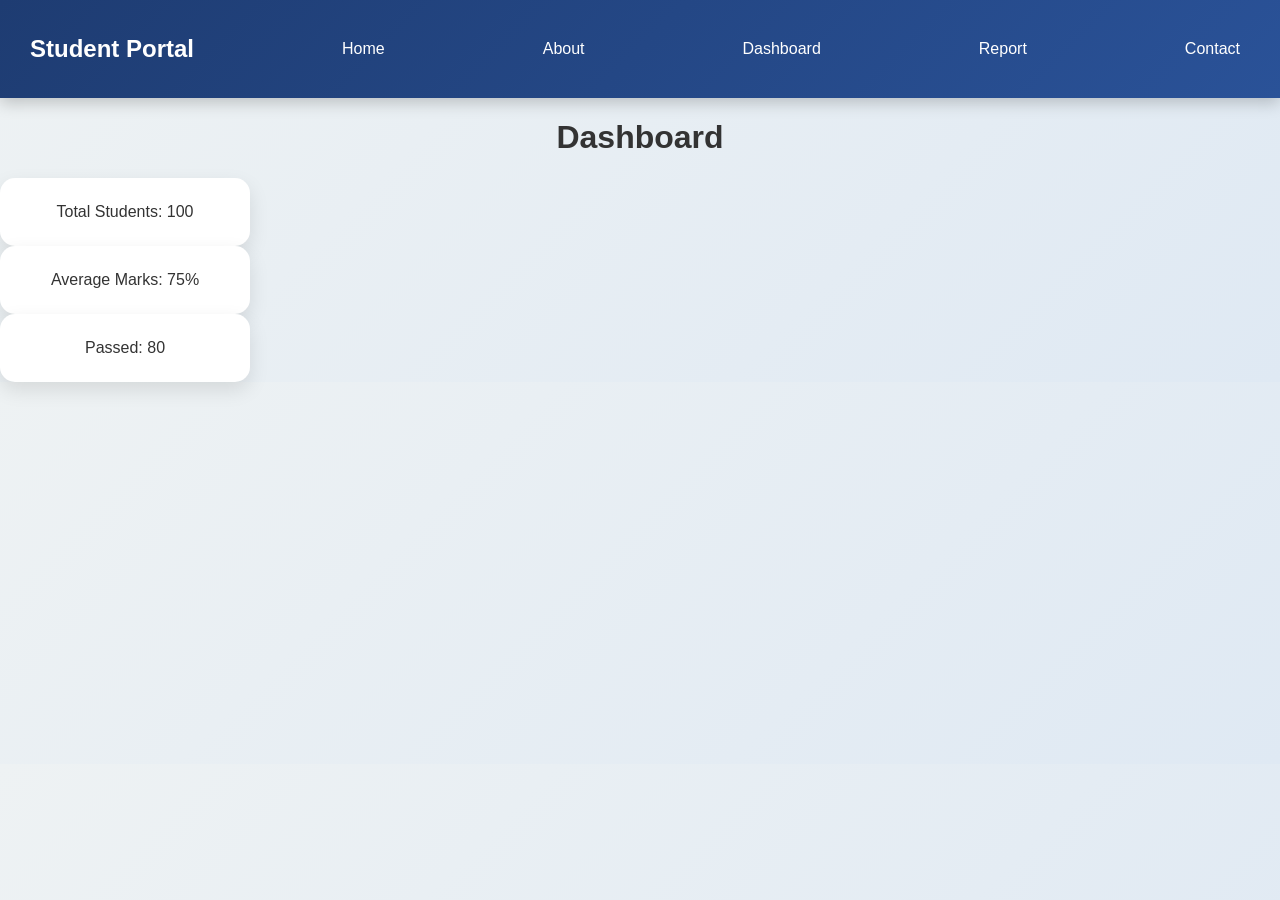
==== dashboard.html @ fa861e6c "Add files via upload" ====
<!DOCTYPE html>
<html>
<head>
    <title>Dashboard</title>
    <link rel="stylesheet" href="style.css">
</head>
<body>

<div class="navbar">
    <h2>Student Portal</h2>
    <a href="index.html">Home</a>
    <a href="about.html">About</a>
    <a href="dashboard.html">Dashboard</a>
    <a href="report.html">Report</a>
    <a href="contact.html">Contact</a>
</div>

<h1 style="text-align:center;">Dashboard</h1>

<div style="text-align:center;">
    <div class="card">Total Students: 100</div>
    <div class="card">Average Marks: 75%</div>
    <div class="card">Passed: 80</div>
</div>

</body>
</html>
---- style.css ----
body {
    margin: 0;
    font-family: 'Segoe UI', Tahoma, sans-serif;
    background: linear-gradient(135deg, #eef2f3, #dfe9f3);
    color: #333;
}

/* NAVBAR */
.navbar {
    display: flex;
    justify-content: space-between;
    align-items: center;
    background: linear-gradient(135deg, #1e3c72, #2a5298);
    padding: 15px 30px;
    box-shadow: 0 5px 15px rgba(0,0,0,0.2);
    position: sticky;
    top: 0;
}

.navbar h2 {
    color: white;
}

.navbar a {
    color: white;
    text-decoration: none;
    margin: 0 10px;
    font-weight: 500;
    transition: 0.3s;
}

.navbar a:hover {
    color: #ffdd57;
}

/* HERO */
.hero {
    text-align: center;
    padding: 90px 20px;
    margin: 40px auto;
    width: 80%;
    background: rgba(255,255,255,0.9);
    border-radius: 20px;
    box-shadow: 0 10px 30px rgba(0,0,0,0.1);
    backdrop-filter: blur(10px);
}

.hero h1 {
    font-size: 42px;
    color: #1e3c72;
}

.hero p {
    font-size: 18px;
    color: #555;
}

/* BUTTON */
.btn {
    display: inline-block;
    margin-top: 15px;
    padding: 12px 28px;
    background: linear-gradient(135deg, #ffdd57, #ffb703);
    color: black;
    text-decoration: none;
    border-radius: 10px;
    font-weight: bold;
    transition: 0.3s;
}

.btn:hover {
    transform: scale(1.05);
}

/* CARDS */
.features {
    display: flex;
    justify-content: center;
    flex-wrap: wrap;
    gap: 20px;
    margin: 40px;
}

.card {
    background: white;
    padding: 25px;
    width: 200px;
    text-align: center;
    border-radius: 15px;
    box-shadow: 0 8px 20px rgba(0,0,0,0.1);
    transition: 0.3s;
}

.card:hover {
    transform: translateY(-10px);
    background: #2a5298;
    color: white;
}

/* TABLE */
table {
    margin: 30px auto;
    width: 85%;
    border-collapse: collapse;
    background: white;
    border-radius: 10px;
    overflow: hidden;
    box-shadow: 0 10px 25px rgba(0,0,0,0.1);
}

table th {
    background: #2a5298;
    color: white;
    padding: 12px;
}

table td {
    padding: 12px;
    text-align: center;
}

table tr:nth-child(even) {
    background: #f4f6ff;
}

/* FORM */
form {
    width: 320px;
    margin: 40px auto;
    background: white;
    padding: 20px;
    border-radius: 15px;
    box-shadow: 0 10px 25px rgba(0,0,0,0.1);
}

input {
    width: 90%;
    padding: 10px;
    margin: 10px 0;
    border: 1px solid #ccc;
    border-radius: 8px;
}

button {
    width: 100%;
    padding: 10px;
    background: #2a5298;
    color: white;
    border: none;
    border-radius: 8px;
    cursor: pointer;
    transition: 0.3s;
}

button:hover {
    background: #1e3c72;
}

/* FOOTER */
footer {
    text-align: center;
    padding: 15px;
    margin-top: 40px;
    background: #1e3c72;
    color: white;
}
/* REMOVE default link style */
.card-link {
    text-decoration: none;
}

/* MAKE CARDS MORE INTERACTIVE */
.card {
    cursor: pointer;
}

/* smooth hover + glow effect */
.card:hover {
    transform: translateY(-10px) scale(1.05);
    background: #1e3c72;
    color: white;
    box-shadow: 0 15px 30px rgba(0,0,0,0.2);
}

/* smooth transition */
.card {
    transition: all 0.3s ease;
}
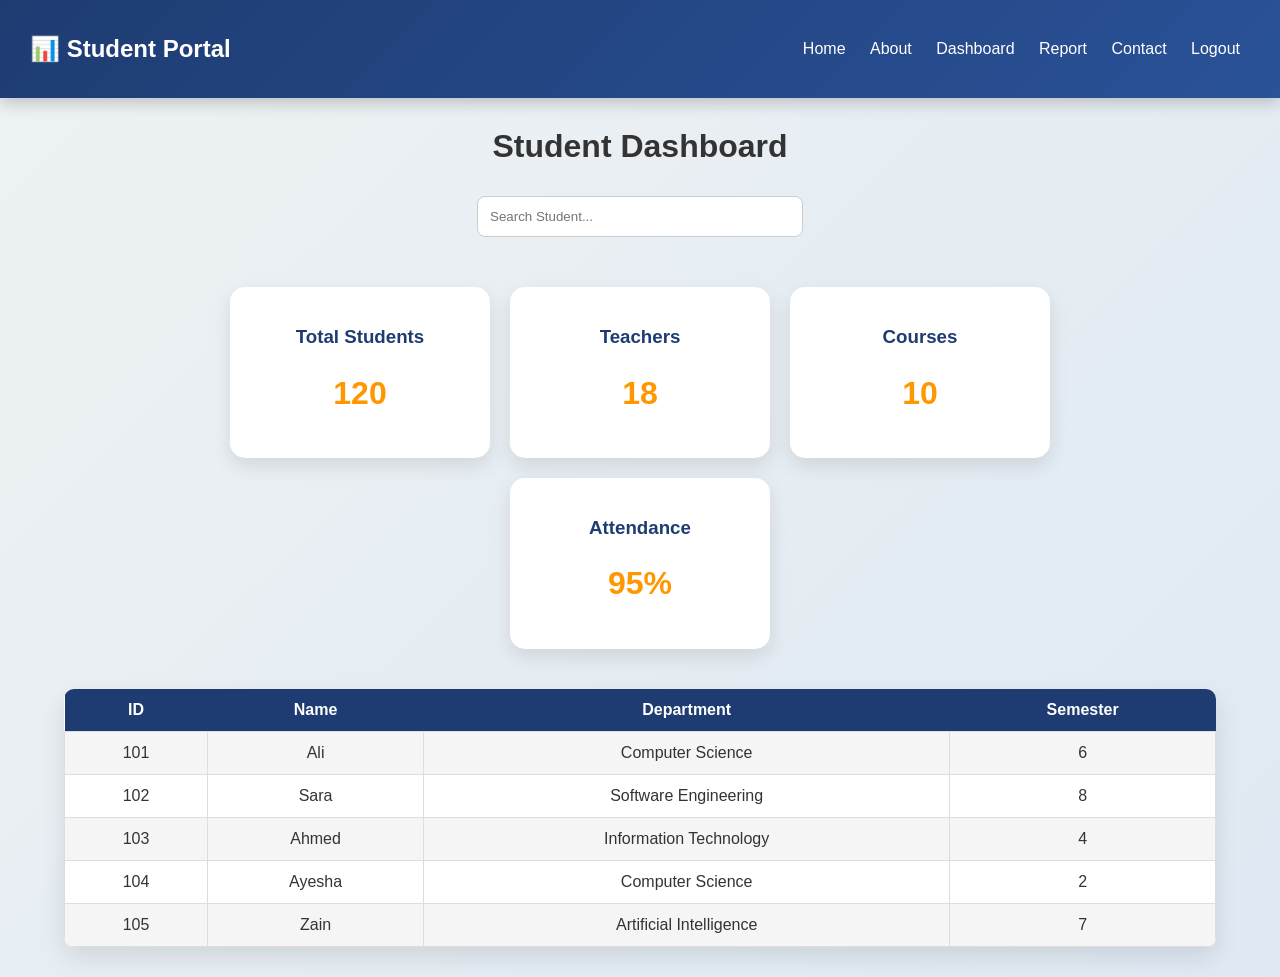
==== commit 3045ce78: "Add files via upload" ====
--- a/dashboard.html
+++ b/dashboard.html
@@ -1,28 +1,175 @@
-
 <!DOCTYPE html>
-<html>
+<html lang="en">
 <head>
+    <meta charset="UTF-8">
+    <meta name="viewport" content="width=device-width, initial-scale=1.0">
     <title>Dashboard</title>
     <link rel="stylesheet" href="style.css">
 </head>
+
 <body>
 
 <div class="navbar">
-    <h2>Student Portal</h2>
-    <a href="index.html">Home</a>
-    <a href="about.html">About</a>
-    <a href="dashboard.html">Dashboard</a>
-    <a href="report.html">Report</a>
-    <a href="contact.html">Contact</a>
+    <h2>📊 Student Portal</h2>
+
+    <div>
+
+        <a href="index.html">Home</a>
+
+        <a href="about.html">About</a>
+
+        <a href="dashboard.html">Dashboard</a>
+
+        <a href="report.html">Report</a>
+
+        <a href="contact.html">Contact</a>
+
+        <a href="login.html">Logout</a>
+
+    </div>
+
 </div>
 
-<h1 style="text-align:center;">Dashboard</h1>
 
-<div style="text-align:center;">
-    <div class="card">Total Students: 100</div>
-    <div class="card">Average Marks: 75%</div>
-    <div class="card">Passed: 80</div>
+<div class="dashboard-container">
+
+<h1 style="text-align:center;">Student Dashboard</h1>
+
+<!-- Search -->
+
+<div class="search-box">
+
+<input
+type="text"
+id="search"
+placeholder="Search Student..."
+onkeyup="searchStudent()">
+
 </div>
+
+
+<!-- Dashboard Cards -->
+
+<div class="features">
+
+<div class="card">
+
+<h3>Total Students</h3>
+
+<h2 id="students">0</h2>
+
+</div>
+
+<div class="card">
+
+<h3>Teachers</h3>
+
+<h2 id="teachers">0</h2>
+
+</div>
+
+<div class="card">
+
+<h3>Courses</h3>
+
+<h2 id="courses">0</h2>
+
+</div>
+
+<div class="card">
+
+<h3>Attendance</h3>
+
+<h2 id="attendance">0%</h2>
+
+</div>
+
+</div>
+
+
+<!-- Student Table -->
+
+<table
+class="student-table"
+id="studentTable">
+
+<tr>
+
+<th>ID</th>
+
+<th>Name</th>
+
+<th>Department</th>
+
+<th>Semester</th>
+
+</tr>
+
+<tr>
+
+<td>101</td>
+
+<td>Ali</td>
+
+<td>Computer Science</td>
+
+<td>6</td>
+
+</tr>
+
+<tr>
+
+<td>102</td>
+
+<td>Sara</td>
+
+<td>Software Engineering</td>
+
+<td>8</td>
+
+</tr>
+
+<tr>
+
+<td>103</td>
+
+<td>Ahmed</td>
+
+<td>Information Technology</td>
+
+<td>4</td>
+
+</tr>
+
+<tr>
+
+<td>104</td>
+
+<td>Ayesha</td>
+
+<td>Computer Science</td>
+
+<td>2</td>
+
+</tr>
+
+<tr>
+
+<td>105</td>
+
+<td>Zain</td>
+
+<td>Artificial Intelligence</td>
+
+<td>7</td>
+
+</tr>
+
+</table>
+
+</div>
+
+<script src="script.js"></script>
 
 </body>
 </html>
--- a/style.css
+++ b/style.css
@@ -185,4 +185,198 @@
 /* smooth transition */
 .card {
     transition: all 0.3s ease;
+}
+/* LOGIN PAGE */
+
+.login-box{
+    width:350px;
+    margin:60px auto;
+    background:white;
+    padding:30px;
+    border-radius:15px;
+    box-shadow:0 10px 25px rgba(0,0,0,0.1);
+    text-align:center;
+}
+
+.login-box h2{
+    color:#1e3c72;
+    margin-bottom:20px;
+}
+
+.login-box input{
+    width:100%;
+    padding:12px;
+    margin:10px 0;
+    border:1px solid #ccc;
+    border-radius:8px;
+    box-sizing:border-box;
+}
+
+.login-box button{
+    width:100%;
+}
+/* ==========================
+   LOGIN PAGE
+========================== */
+
+.login-box{
+    width:350px;
+    margin:60px auto;
+    background:#fff;
+    padding:30px;
+    border-radius:15px;
+    box-shadow:0 10px 20px rgba(0,0,0,.1);
+    text-align:center;
+}
+
+.login-box h2{
+    margin-bottom:20px;
+    color:#1e3c72;
+}
+
+.login-box input{
+    width:100%;
+    padding:12px;
+    margin:10px 0;
+    border:1px solid #ccc;
+    border-radius:8px;
+    box-sizing:border-box;
+}
+
+.login-box button{
+    width:100%;
+}
+
+/* ==========================
+   DASHBOARD
+========================== */
+
+.dashboard-container{
+    width:90%;
+    margin:auto;
+    margin-top:30px;
+}
+
+.search-box{
+    text-align:center;
+    margin-bottom:30px;
+}
+
+.search-box input{
+
+    width:300px;
+    max-width:90%;
+    padding:12px;
+    border-radius:8px;
+    border:1px solid #ccc;
+}
+
+.features{
+
+    display:flex;
+    justify-content:center;
+    gap:20px;
+    flex-wrap:wrap;
+
+}
+
+.card{
+
+    width:220px;
+    background:white;
+    border-radius:15px;
+    padding:20px;
+    text-align:center;
+    box-shadow:0 8px 20px rgba(0,0,0,.1);
+
+}
+
+.card h3{
+
+    margin-bottom:10px;
+    color:#1e3c72;
+
+}
+
+.card h2{
+
+    color:#ff9800;
+    font-size:32px;
+
+}
+
+.student-table{
+
+    width:100%;
+    margin-top:40px;
+    border-collapse:collapse;
+
+}
+
+.student-table th{
+
+    background:#1e3c72;
+    color:white;
+    padding:12px;
+
+}
+
+.student-table td{
+
+    padding:12px;
+    border:1px solid #ddd;
+    text-align:center;
+
+}
+
+.student-table tr:nth-child(even){
+
+    background:#f5f5f5;
+
+}
+
+/* ==========================
+   MOBILE RESPONSIVE
+========================== */
+
+@media(max-width:768px){
+
+.navbar{
+
+    flex-direction:column;
+
+}
+
+.features{
+
+    flex-direction:column;
+    align-items:center;
+
+}
+
+.card{
+
+    width:90%;
+
+}
+
+.hero{
+
+    width:95%;
+
+}
+
+.search-box input{
+
+    width:90%;
+
+}
+
+.student-table{
+
+    display:block;
+    overflow-x:auto;
+
+}
+
 }
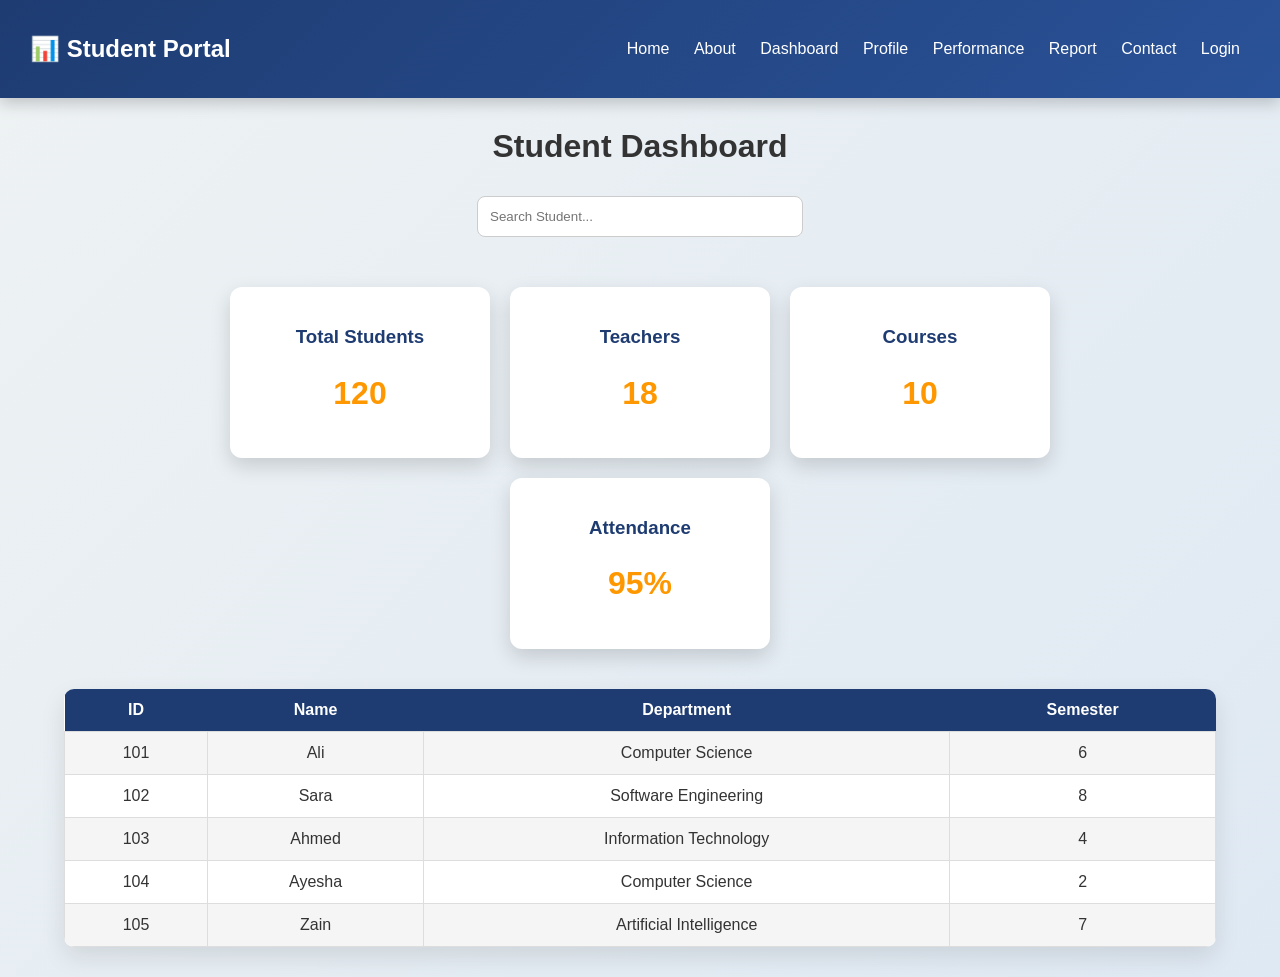
==== commit b3c2a2f0: "Add files via upload" ====
--- a/dashboard.html
+++ b/dashboard.html
@@ -13,18 +13,27 @@
     <h2>📊 Student Portal</h2>
 
     <div>
+        <div>
 
-        <a href="index.html">Home</a>
-
-        <a href="about.html">About</a>
-
-        <a href="dashboard.html">Dashboard</a>
-
-        <a href="report.html">Report</a>
-
-        <a href="contact.html">Contact</a>
-
-        <a href="login.html">Logout</a>
+            <a href="index.html">Home</a>
+        
+            <a href="about.html">About</a>
+        
+            <a href="dashboard.html">Dashboard</a>
+        
+            <a href="profile.html">Profile</a>
+        
+            <a href="performance.html">Performance</a>
+        
+            <a href="report.html">Report</a>
+        
+            <a href="contact.html">Contact</a>
+        
+            <a href="login.html">Login</a>
+        
+           
+        
+        </div>
 
     </div>
 
--- a/style.css
+++ b/style.css
@@ -379,4 +379,206 @@
 
 }
 
-}+}
+.card{
+
+    transition:0.4s;
+    
+    }
+    
+    .card:hover{
+    
+    transform:translateY(-8px);
+    
+    box-shadow:0 10px 25px rgba(0,0,0,0.2);
+    
+    }
+    
+    button{
+    
+    padding:10px 20px;
+    
+    border:none;
+    
+    background:#1f4b99;
+    
+    color:white;
+    
+    border-radius:6px;
+    
+    cursor:pointer;
+    
+    margin:5px;
+    
+    }
+    
+    button:hover{
+    
+    background:#163d82;
+    
+    }
+    @media(max-width:768px){
+
+        .navbar{
+        
+        flex-direction:column;
+        
+        }
+        
+        .cards{
+        
+        flex-direction:column;
+        
+        align-items:center;
+        
+        }
+        
+        .card{
+        
+        width:90%;
+        
+        }
+        
+        input{
+        
+        width:90%;
+        
+        }
+        
+        }
+        /* Week 3 UI Enhancement */
+
+.login-box{
+
+    width:380px;
+    margin:40px auto;
+    background:#fff;
+    padding:30px;
+    border-radius:12px;
+    box-shadow:0 10px 25px rgba(0,0,0,0.15);
+
+}
+
+.login-box h2{
+
+    text-align:center;
+    margin-bottom:20px;
+    color:#1f4b99;
+
+}
+
+.login-box input{
+
+    width:100%;
+    padding:12px;
+    margin:10px 0;
+    border:1px solid #ccc;
+    border-radius:8px;
+    font-size:16px;
+
+}
+
+.login-box input:focus{
+
+    border:2px solid #1f4b99;
+    outline:none;
+
+}
+
+.login-box button{
+
+    width:100%;
+    padding:12px;
+    font-size:16px;
+    border-radius:8px;
+
+}
+.cards{
+
+    display:flex;
+    flex-wrap:wrap;
+    justify-content:center;
+    gap:20px;
+    
+    }
+    
+    .cards .card{
+    
+    width:250px;
+    background:white;
+    padding:20px;
+    border-radius:12px;
+    text-align:center;
+    transition:.4s;
+    
+    }
+    
+    .cards .card h2{
+    
+    color:#1f4b99;
+    
+    }
+    
+    .cards .card:hover{
+    
+    transform:scale(1.05);
+    
+    }
+    body{
+
+        animation:fadeIn .8s;
+        
+        }
+        
+        @keyframes fadeIn{
+        
+        from{
+        
+        opacity:0;
+        
+        transform:translateY(20px);
+        
+        }
+        
+        to{
+        
+        opacity:1;
+        
+        transform:translateY(0);
+        
+        }
+        
+        }
+        body{
+
+            animation:fadeIn .8s;
+            
+            }
+            
+            @keyframes fadeIn{
+            
+            from{
+            
+            opacity:0;
+            
+            transform:translateY(20px);
+            
+            }
+            
+            to{
+            
+            opacity:1;
+            
+            transform:translateY(0);
+            
+            }
+            
+            }
+            .card{
+
+                background:white;
+                padding:20px;
+                border-radius:12px;
+                box-shadow:0 8px 20px rgba(0,0,0,.15);
+                
+                }
